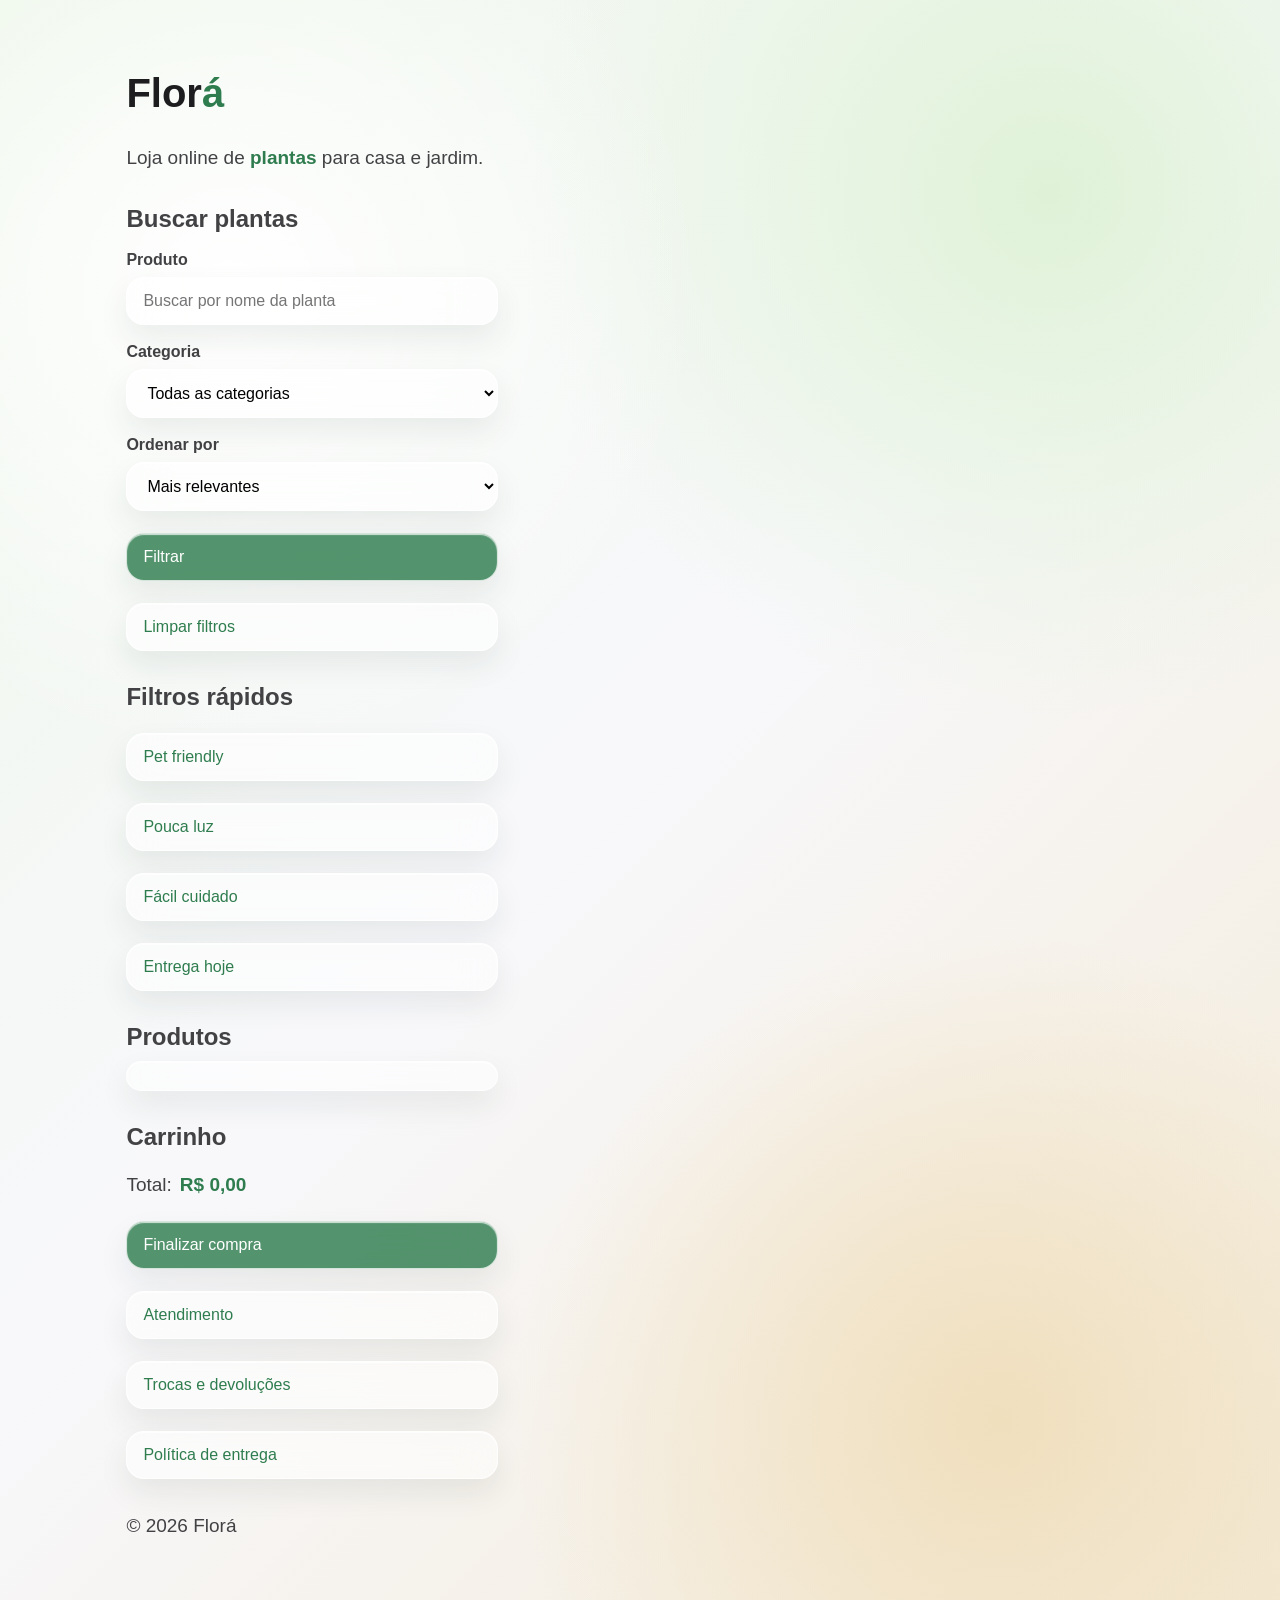
==== principal/index.html @ 99511610 "add carrinho e função de contgem" ====
<!doctype html>
<html lang="pt-BR">
  <head>
    <meta charset="UTF-8" />
    <meta name="viewport" content="width=device-width, initial-scale=1.0" />
    <link rel="stylesheet" href="./style.css" />
    <title>Florá</title>
  </head>
  <body>
    <header class="container">
      <h1>Flor<strong>á</strong></h1>
      <p>Loja online de <strong>plantas</strong> para casa e jardim.</p>
    </header>

    <main class="container">
      <section>
        <h2>Buscar plantas</h2>

        <form>
          <label for="busca">Produto</label>
          <input
            id="busca"
            name="busca"
            type="search"
            placeholder="Buscar por nome da planta"
          />

          <label for="categoria">Categoria</label>
          <select id="categoria" name="categoria">
            <option value="">Todas as categorias</option>
            <option value="interior">Plantas de interior</option>
            <option value="jardim">Plantas de jardim</option>
            <option value="vasos">Vasos e suportes</option>
            <option value="cuidados">Cuidados e adubos</option>
          </select>

          <label for="ordenacao">Ordenar por</label>
          <select id="ordenacao" name="ordenacao">
            <option value="relevancia">Mais relevantes</option>
            <option value="menor-preco">Menor preço</option>
            <option value="maior-preco">Maior preço</option>
            <option value="mais-vendidos">Mais vendidos</option>
          </select>

          <button class="button button-primary" type="button">Filtrar</button>
          <button class="button" type="reset">Limpar filtros</button>
        </form>
      </section>

      <section>
        <h2>Filtros rápidos</h2>
        <button class="button" type="button">Pet friendly</button>
        <button class="button" type="button">Pouca luz</button>
        <button class="button" type="button">Fácil cuidado</button>
        <button class="button" type="button">Entrega hoje</button>
      </section>

      <section>
        <h2>Produtos</h2>
        <div id="lista-produtos"></div>
      </section>

      <section>
        <h2>Carrinho</h2>
        <ul id="lista-carrinho"></ul>
        <p>Total:<strong id="total-carrinho">R$ 0,00</strong></p>

        <button class="button button-primary" type="button">
          Finalizar compra
        </button>
      </section>
    </main>

    <footer class="container">
      <button class="button" type="button">Atendimento</button>
      <button class="button" type="button">Trocas e devoluções</button>
      <button class="button" type="button">Política de entrega</button>
      <p>&copy; 2026 Florá</p>
    </footer>
    <script src="./script.js"></script>
  </body>
</html>
---- principal/style.css ----
* {
  box-sizing: border-box;
}

:root {
  --color-surface: #ffffff;
  --color-surface-soft: #f5f1e8;
  --color-page-start: #eef7ea;
  --color-page-middle: #f8f8fb;
  --color-page-end: #f3ead7;
  --color-text: #1d1d1f;
  --color-muted: #424245;
  --color-subtle: #6e6e73;
  --color-accent: #2f7d4f;
  --color-accent-rgb: 47, 125, 79;
  --color-shadow-rgb: 31, 56, 40;
  --content-width: 760px;
  --radius-md: 18px;
  --radius-lg: 24px;
  --glass-surface: rgba(255, 255, 255, 0.56);
  --glass-surface-hover: rgba(255, 255, 255, 0.74);
  --glass-field: rgba(255, 255, 255, 0.55);
  --glass-border: rgba(255, 255, 255, 0.76);
  --glass-shadow:
    inset 0 1px 1px rgba(255, 255, 255, 0.75),
    0 14px 30px rgba(var(--color-shadow-rgb), 0.08);
  --font-main: "SF Pro Text", "SF Pro Display", -apple-system,
    BlinkMacSystemFont, "Segoe UI", sans-serif;
}

body {
  max-width: 420px;
  min-height: 100vh;
  margin: 0;
  margin-left: clamp(24px, 8vw, 120px);
  margin-right: auto;
  padding: 72px 24px;
  background:
    radial-gradient(circle at 18% 18%, #ffffff 0, transparent 28%),
    radial-gradient(circle at 82% 12%, #dff2d7 0, transparent 30%),
    radial-gradient(circle at 78% 88%, #f0dfbd 0, transparent 28%),
    linear-gradient(
      135deg,
      var(--color-page-start),
      var(--color-page-middle) 48%,
      var(--color-page-end)
    );
  color: var(--color-text);
  font-family: var(--font-main);
}

.container {
  max-width: var(--content-width);
  margin-inline: auto;
}

.glass {
  border: 1px solid var(--glass-border);
  border-radius: var(--radius-lg);
  background: var(--glass-surface);
  box-shadow: var(--glass-shadow);
  backdrop-filter: blur(18px);
}

.button {
  display: block;
  width: 100%;
  max-width: var(--content-width);
  margin: 22px auto 0;
  padding: 14px 16px;
  border: 1px solid var(--glass-border);
  border-radius: var(--radius-md);
  background: var(--glass-field);
  color: var(--color-accent);
  font: inherit;
  text-align: left;
  text-decoration: none;
  box-shadow: var(--glass-shadow);
  backdrop-filter: blur(18px);
  cursor: pointer;
}

.button:hover {
  background: var(--glass-surface-hover);
}

.button-primary {
  background: rgba(var(--color-accent-rgb), 0.82);
  color: var(--color-surface);
}

.button-primary:hover {
  background: rgba(var(--color-accent-rgb), 0.92);
}

h1:first-of-type {
  margin: 0 0 28px;
  font-size: 40px;
  line-height: 1.08;
}

span,
strong {
  color: var(--color-accent);
}

h2 {
  margin: 32px 0 10px;
  color: var(--color-muted);
  font-size: 24px;
}

p {
  color: var(--color-muted);
  font-size: 19px;
  line-height: 1.55;
}

form {
  margin-bottom: 18px;
}

label {
  display: block;
  margin: 18px 0 8px;
  color: var(--color-muted);
  font-weight: 600;
}

input,
select {
  width: 100%;
  padding: 14px 16px;
  border: 1px solid var(--glass-border);
  border-radius: var(--radius-md);
  background: var(--glass-field);
  box-shadow: var(--glass-shadow);
  backdrop-filter: blur(18px);
  font: inherit;
}

#lista_produtos,
#lista-produtos,
#lista_carrinho,
#lista-carrinho {
  padding: 0;
  list-style: none;
}

#lista_produtos,
#lista-produtos {
  margin-bottom: 18px;
  padding: 14px 16px;
  border: 1px solid var(--glass-border);
  border-radius: 22px;
  background: rgba(255, 255, 255, 0.5);
  box-shadow: var(--glass-shadow);
  backdrop-filter: blur(18px);
}

article img {
  width: 100%;
  margin-bottom: 12px;
  border-radius: var(--radius-md);
}

article h3 {
  margin: 0 0 8px;
  color: var(--color-muted);
  font-size: 24px;
}

#total_carrinho,
#total-carrinho {
  margin-left: 8px;
}

footer p {
  margin: 32px 0 0;
  color: var(--color-muted);
}
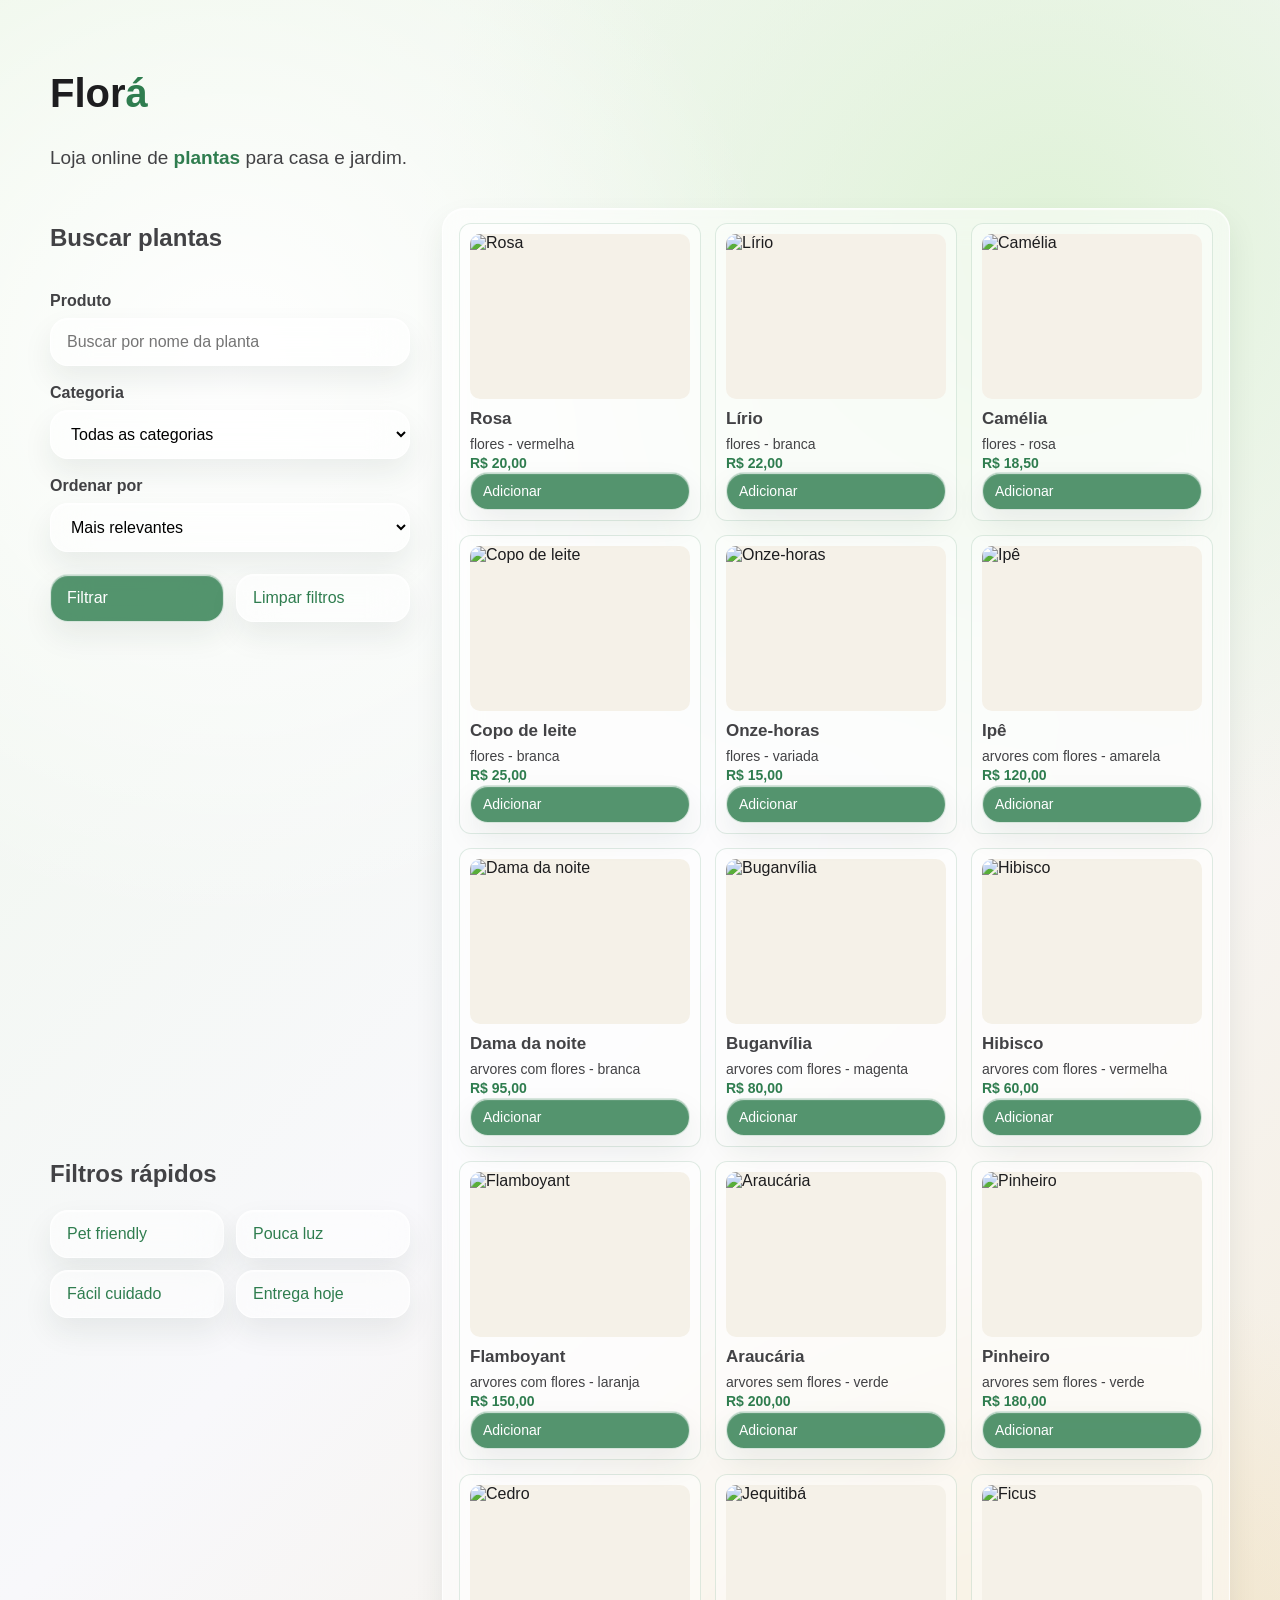
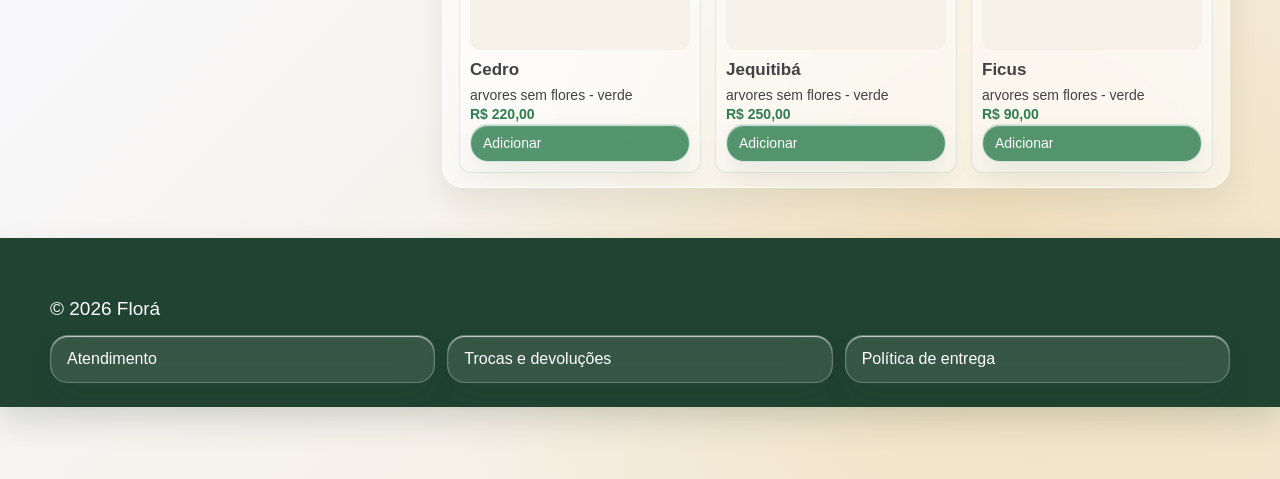
==== commit b434ebf6: "add carrinho e funções de contagem" ====
--- a/principal/index.html
+++ b/principal/index.html
@@ -1,82 +1,81 @@
 <!doctype html>
 <html lang="pt-BR">
-  <head>
-    <meta charset="UTF-8" />
-    <meta name="viewport" content="width=device-width, initial-scale=1.0" />
-    <link rel="stylesheet" href="./style.css" />
-    <title>Florá</title>
-  </head>
-  <body>
-    <header class="container">
-      <h1>Flor<strong>á</strong></h1>
-      <p>Loja online de <strong>plantas</strong> para casa e jardim.</p>
-    </header>
+<head>
+  <meta charset="UTF-8" />
+  <meta name="viewport" content="width=device-width, initial-scale=1.0" />
+  <link rel="stylesheet" href="./style.css" />
+  <title>Florá</title>
+</head>
+<body>
+<header class="container">
+  <h1>Flor<strong>á</strong></h1>
+  <p>Loja online de <strong>plantas</strong> para casa e jardim.</p>
+</header>
 
-    <main class="container">
-      <section>
-        <h2>Buscar plantas</h2>
+<main class="container">
+  <section>
+    <h2>Buscar plantas</h2>
 
-        <form>
-          <label for="busca">Produto</label>
-          <input
-            id="busca"
-            name="busca"
-            type="search"
-            placeholder="Buscar por nome da planta"
-          />
+    <form>
+      <label for="busca">Produto</label>
+      <input
+              id="busca"
+              name="busca"
+              type="search"
+              placeholder="Buscar por nome da planta"
+      />
 
-          <label for="categoria">Categoria</label>
-          <select id="categoria" name="categoria">
-            <option value="">Todas as categorias</option>
-            <option value="interior">Plantas de interior</option>
-            <option value="jardim">Plantas de jardim</option>
-            <option value="vasos">Vasos e suportes</option>
-            <option value="cuidados">Cuidados e adubos</option>
-          </select>
+      <label for="categoria">Categoria</label>
+      <select id="categoria" name="categoria">
+        <option value="">Todas as categorias</option>
+        <option value="interior">Plantas de interior</option>
+        <option value="jardim">Plantas de jardim</option>
+        <option value="vasos">Vasos e suportes</option>
+        <option value="cuidados">Cuidados e adubos</option>
+      </select>
 
-          <label for="ordenacao">Ordenar por</label>
-          <select id="ordenacao" name="ordenacao">
-            <option value="relevancia">Mais relevantes</option>
-            <option value="menor-preco">Menor preço</option>
-            <option value="maior-preco">Maior preço</option>
-            <option value="mais-vendidos">Mais vendidos</option>
-          </select>
+      <label for="ordenacao">Ordenar por</label>
+      <select id="ordenacao" name="ordenacao">
+        <option value="relevancia">Mais relevantes</option>
+        <option value="menor-preco">Menor preço</option>
+        <option value="maior-preco">Maior preço</option>
+        <option value="mais-vendidos">Mais vendidos</option>
+      </select>
 
-          <button class="button button-primary" type="button">Filtrar</button>
-          <button class="button" type="reset">Limpar filtros</button>
-        </form>
-      </section>
+      <button class="button button-primary" type="button">Filtrar</button>
+      <button class="button" type="reset">Limpar filtros</button>
+    </form>
+  </section>
 
-      <section>
-        <h2>Filtros rápidos</h2>
-        <button class="button" type="button">Pet friendly</button>
-        <button class="button" type="button">Pouca luz</button>
-        <button class="button" type="button">Fácil cuidado</button>
-        <button class="button" type="button">Entrega hoje</button>
-      </section>
+  <section>
+    <h2>Filtros rápidos</h2>
+    <button class="button" type="button">Pet friendly</button>
+    <button class="button" type="button">Pouca luz</button>
+    <button class="button" type="button">Fácil cuidado</button>
+    <button class="button" type="button">Entrega hoje</button>
+  </section>
 
-      <section>
-        <h2>Produtos</h2>
-        <div id="lista-produtos"></div>
-      </section>
+  <section class="produtos-aba">
+    <ul id="lista-produtos"></ul>
+  </section>
 
-      <section>
-        <h2>Carrinho</h2>
-        <ul id="lista-carrinho"></ul>
-        <p>Total:<strong id="total-carrinho">R$ 0,00</strong></p>
+  <section id="carrinho-aba" class="carrinho-aba">
+    <h2>Carrinho</h2>
+    <ul id="lista-carrinho"></ul>
+    <p>Total:<strong id="total-carrinho">R$ 0,00</strong></p>
 
-        <button class="button button-primary" type="button">
-          Finalizar compra
-        </button>
-      </section>
-    </main>
+    <button class="button button-primary" type="button">
+      Finalizar compra
+    </button>
+  </section>
+</main>
 
-    <footer class="container">
-      <button class="button" type="button">Atendimento</button>
-      <button class="button" type="button">Trocas e devoluções</button>
-      <button class="button" type="button">Política de entrega</button>
-      <p>&copy; 2026 Florá</p>
-    </footer>
-    <script src="./script.js"></script>
-  </body>
+<footer class="container">
+  <p>&copy; 2026 Florá</p>
+  <button class="button" type="button">Atendimento</button>
+  <button class="button" type="button">Trocas e devoluções</button>
+  <button class="button" type="button">Política de entrega</button>
+</footer>
+<script src="./script.js"></script>
+</body>
 </html>
--- a/principal/style.css
+++ b/principal/style.css
@@ -22,36 +22,46 @@
   --glass-field: rgba(255, 255, 255, 0.55);
   --glass-border: rgba(255, 255, 255, 0.76);
   --glass-shadow:
-    inset 0 1px 1px rgba(255, 255, 255, 0.75),
-    0 14px 30px rgba(var(--color-shadow-rgb), 0.08);
-  --font-main: "SF Pro Text", "SF Pro Display", -apple-system,
-    BlinkMacSystemFont, "Segoe UI", sans-serif;
+          inset 0 1px 1px rgba(255, 255, 255, 0.75),
+          0 14px 30px rgba(var(--color-shadow-rgb), 0.08);
+  --font-main:
+          "SF Pro Text", "SF Pro Display", -apple-system, BlinkMacSystemFont,
+          "Segoe UI", sans-serif;
 }
 
 body {
-  max-width: 420px;
   min-height: 100vh;
   margin: 0;
-  margin-left: clamp(24px, 8vw, 120px);
-  margin-right: auto;
   padding: 72px 24px;
   background:
-    radial-gradient(circle at 18% 18%, #ffffff 0, transparent 28%),
-    radial-gradient(circle at 82% 12%, #dff2d7 0, transparent 30%),
-    radial-gradient(circle at 78% 88%, #f0dfbd 0, transparent 28%),
-    linear-gradient(
-      135deg,
-      var(--color-page-start),
-      var(--color-page-middle) 48%,
-      var(--color-page-end)
-    );
+          radial-gradient(circle at 18% 18%, #ffffff 0, transparent 28%),
+          radial-gradient(circle at 82% 12%, #dff2d7 0, transparent 30%),
+          radial-gradient(circle at 78% 88%, #f0dfbd 0, transparent 28%),
+          linear-gradient(
+                  135deg,
+                  var(--color-page-start),
+                  var(--color-page-middle) 48%,
+                  var(--color-page-end)
+          );
   color: var(--color-text);
   font-family: var(--font-main);
 }
 
 .container {
-  max-width: var(--content-width);
+  width: min(1180px, 100%);
   margin-inline: auto;
+}
+
+header.container,
+footer.container {
+  max-width: 1180px;
+}
+
+main.container {
+  display: grid;
+  grid-template-columns: minmax(280px, 360px) minmax(520px, 1fr);
+  gap: 32px;
+  align-items: start;
 }
 
 .glass {
@@ -117,7 +127,20 @@
 }
 
 form {
+  display: grid;
+  grid-template-columns: repeat(2, minmax(0, 1fr));
+  gap: 0 12px;
   margin-bottom: 18px;
+}
+
+form label,
+form input,
+form select {
+  grid-column: 1 / -1;
+}
+
+form .button {
+  width: 100%;
 }
 
 label {
@@ -137,6 +160,32 @@
   box-shadow: var(--glass-shadow);
   backdrop-filter: blur(18px);
   font: inherit;
+}
+
+main > section:not(.produtos-aba):not(.carrinho-aba) {
+  display: flex;
+  flex-wrap: wrap;
+  gap: 12px;
+}
+
+main > section:not(.produtos-aba):not(.carrinho-aba) h2,
+main > section:not(.produtos-aba):not(.carrinho-aba) form {
+  flex-basis: 100%;
+}
+
+main > section:nth-child(2) h2 {
+  margin-top: 0;
+}
+
+main > section:nth-child(2) {
+  margin-top: 0;
+}
+
+main > section:not(.produtos-aba):not(.carrinho-aba) > .button {
+  width: auto;
+  min-width: 150px;
+  flex: 1;
+  margin: 0;
 }
 
 #lista_produtos,
@@ -149,6 +198,11 @@
 
 #lista_produtos,
 #lista-produtos {
+  display: grid;
+  grid-template-columns: repeat(3, minmax(0, 1fr));
+  gap: 14px;
+  flex: 1;
+  min-height: 0;
   margin-bottom: 18px;
   padding: 14px 16px;
   border: 1px solid var(--glass-border);
@@ -156,6 +210,105 @@
   background: rgba(255, 255, 255, 0.5);
   box-shadow: var(--glass-shadow);
   backdrop-filter: blur(18px);
+  overflow-y: auto;
+}
+
+.produtos-aba {
+  display: flex;
+  width: 100%;
+  min-width: 0;
+  grid-column: 2;
+  grid-row: 1 / span 2;
+  flex-direction: column;
+}
+
+.produtos-aba h2,
+.carrinho-aba h2 {
+  margin-top: 0;
+}
+
+.produto {
+  display: flex;
+  min-width: 0;
+  padding: 10px;
+  border: 1px solid rgba(var(--color-accent-rgb), 0.15);
+  border-radius: 12px;
+  background: rgba(255, 255, 255, 0.42);
+  flex-direction: column;
+}
+
+.produto img {
+  width: 100%;
+  aspect-ratio: 4 / 3;
+  margin-bottom: 10px;
+  border-radius: 10px;
+  object-fit: cover;
+  background: var(--color-surface-soft);
+}
+
+.produto h3 {
+  margin: 0 0 6px;
+  color: var(--color-muted);
+  font-size: 17px;
+}
+
+.produto p {
+  margin: 0;
+  font-size: 14px;
+  line-height: 1.35;
+}
+
+.produto .button {
+  width: 100%;
+  margin-top: auto;
+  padding: 10px 12px;
+  font-size: 14px;
+}
+
+.carrinho-aba {
+  position: fixed;
+  right: 24px;
+  bottom: 24px;
+  width: min(320px, calc(100vw - 48px));
+  padding: 18px;
+  border: 1px solid var(--glass-border);
+  border-radius: var(--radius-lg);
+  background: rgba(255, 255, 255, 0.74);
+  box-shadow: var(--glass-shadow);
+  backdrop-filter: blur(18px);
+  opacity: 0;
+  pointer-events: none;
+  transform: translateY(12px);
+  transition:
+          opacity 0.2s ease,
+          transform 0.2s ease;
+  z-index: 20;
+}
+
+.carrinho-aba.aberto {
+  opacity: 1;
+  pointer-events: auto;
+  transform: translateY(0);
+}
+
+#lista_carrinho,
+#lista-carrinho {
+  margin: 0;
+}
+
+#lista-carrinho li {
+  margin-bottom: 8px;
+  color: var(--color-muted);
+}
+
+.carrinho-aba p {
+  margin: 14px 0 0;
+  font-size: 17px;
+}
+
+.carrinho-aba .button {
+  margin-top: 14px;
+  padding: 12px 14px;
 }
 
 article img {
@@ -179,3 +332,67 @@
   margin: 32px 0 0;
   color: var(--color-muted);
 }
+
+footer.container {
+  display: flex;
+  flex-wrap: wrap;
+  gap: 12px;
+  align-items: center;
+  width: 100vw;
+  max-width: none;
+  margin-top: 32px;
+  margin-left: calc(50% - 50vw);
+  padding: 24px;
+  padding-inline: max(24px, calc((100vw - 1180px) / 2));
+  border: 0;
+  border-radius: 0;
+  background: #214332;
+  box-shadow: 0 14px 30px rgba(var(--color-shadow-rgb), 0.16);
+}
+
+footer.container p {
+  flex-basis: 100%;
+  color: var(--color-surface);
+}
+
+footer.container .button {
+  width: auto;
+  min-width: 180px;
+  flex: 1;
+  margin: 0;
+  border-color: rgba(255, 255, 255, 0.24);
+  background: rgba(255, 255, 255, 0.1);
+  color: var(--color-surface);
+}
+
+footer.container .button:hover {
+  background: rgba(255, 255, 255, 0.18);
+}
+
+@media (max-width: 960px) {
+  body {
+    padding-bottom: 360px;
+  }
+
+  main.container {
+    grid-template-columns: 1fr;
+  }
+
+  .produtos-aba {
+    grid-column: auto;
+    grid-row: auto;
+    margin-top: 32px;
+  }
+
+  #lista_produtos,
+  #lista-produtos {
+    grid-template-columns: repeat(2, minmax(0, 1fr));
+  }
+}
+
+@media (max-width: 560px) {
+  #lista_produtos,
+  #lista-produtos {
+    grid-template-columns: 1fr;
+  }
+}
